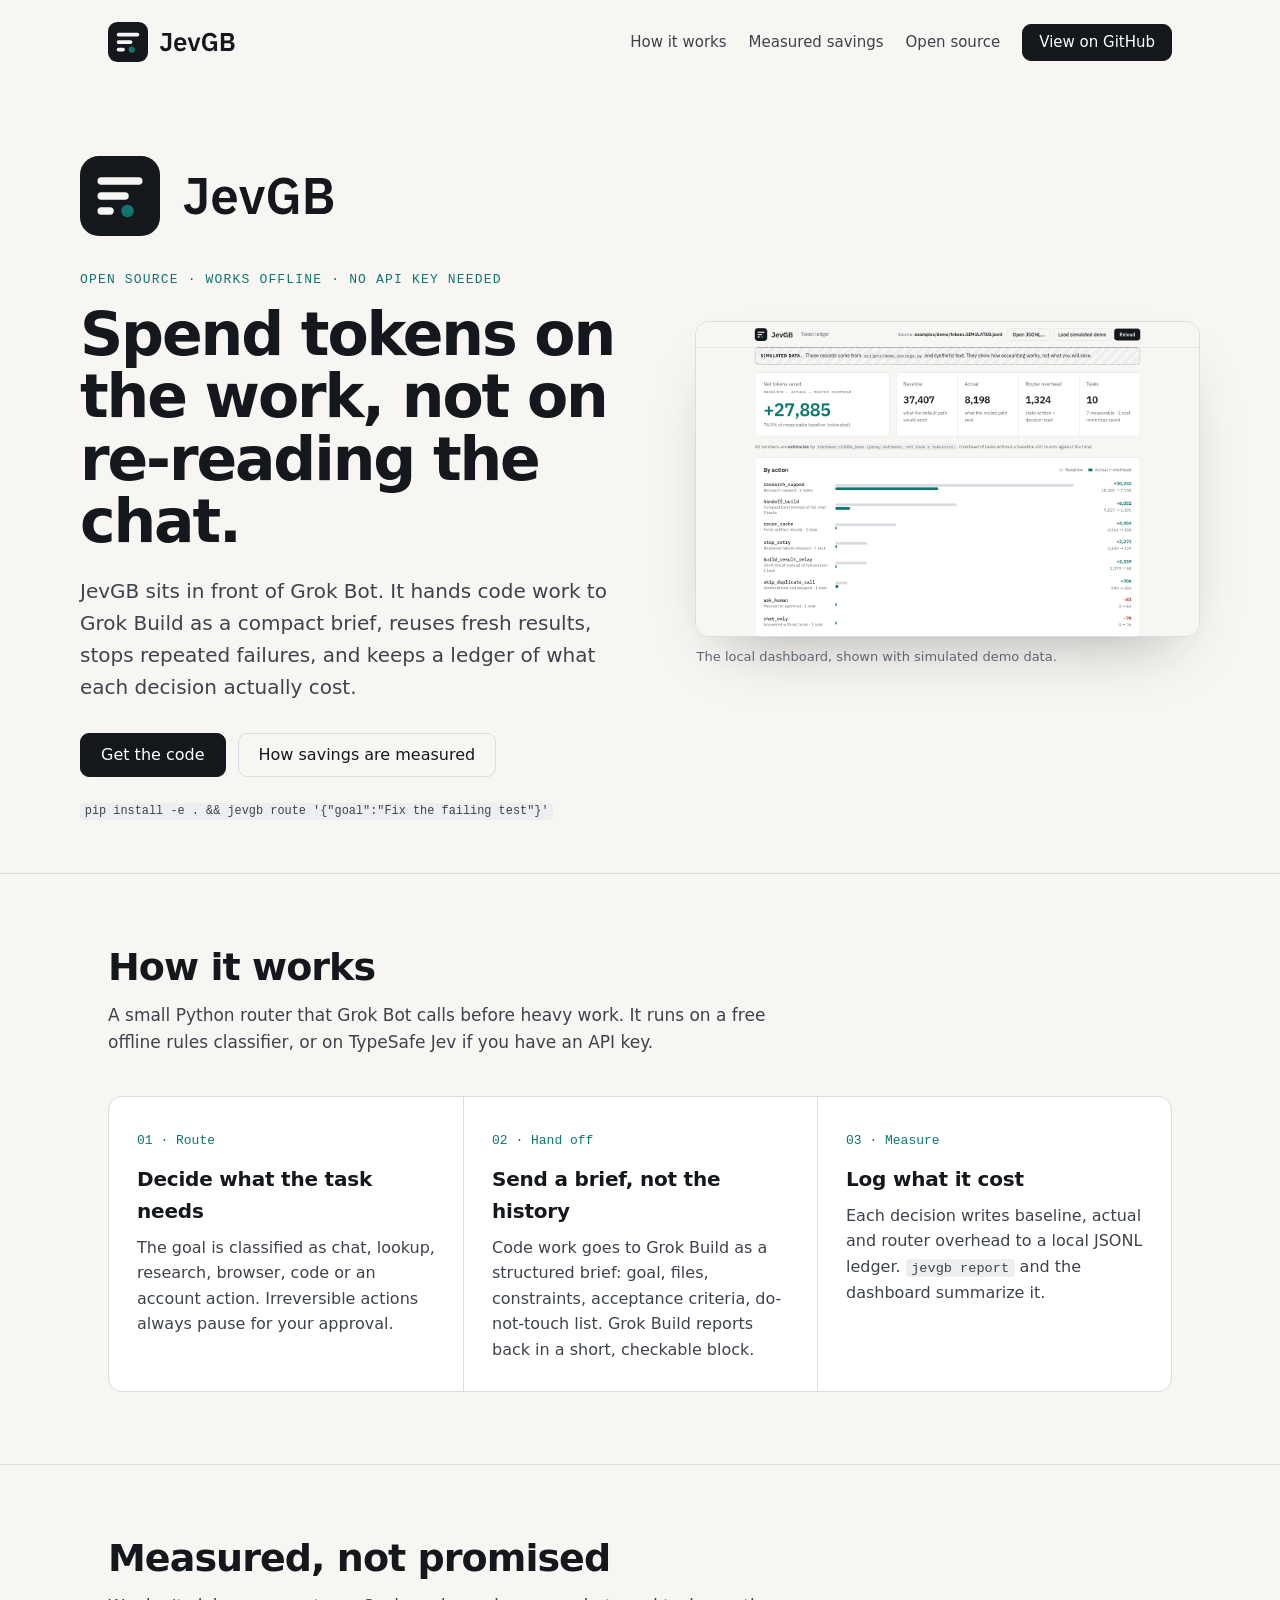
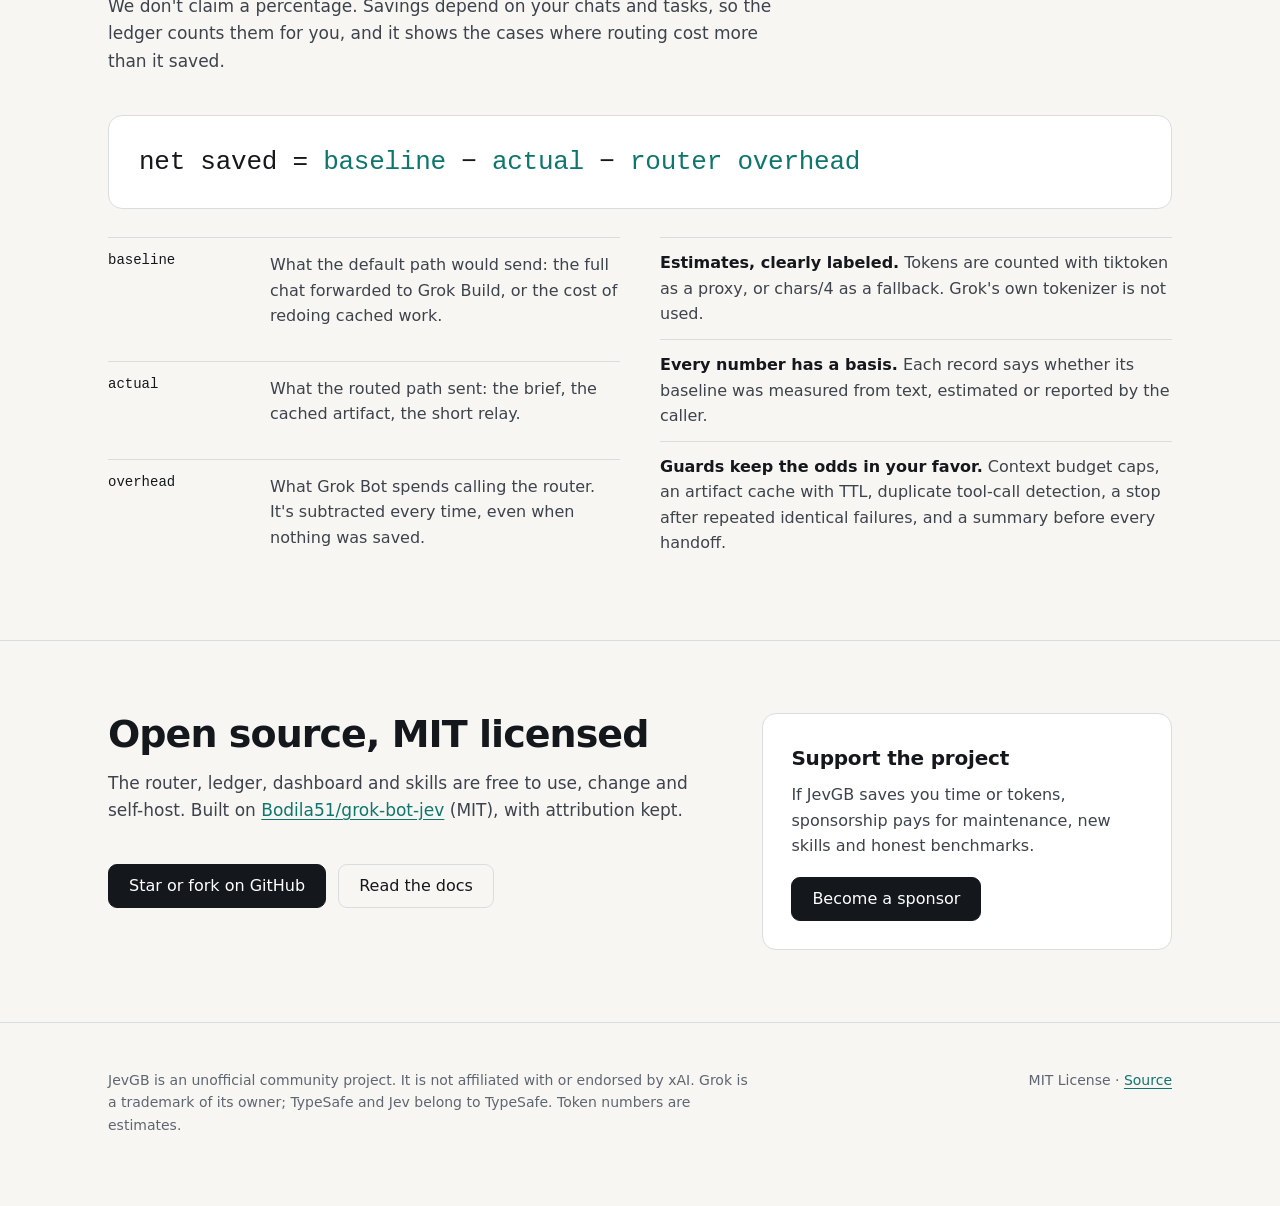
==== site/index.html @ 2924f4fd "Initial commit: JevGB, an unofficial community router for Grok Bot with compact Grok Build handoffs " ====
<!doctype html>
<html lang="en">
<head>
<meta charset="utf-8">
<meta name="viewport" content="width=device-width, initial-scale=1">
<title>JevGB: measured token savings for Grok Bot and Grok Build</title>
<meta name="description" content="Open-source router for Grok Bot: compact Grok Build handoffs, caching and retry guards, and a token ledger that measures savings instead of promising them. Unofficial community project.">
<link rel="icon" href="assets/favicon.svg" type="image/svg+xml">
<!-- No analytics or external requests are included. The sponsor link works once GitHub Sponsors is enabled for SuperfastSimon. -->
<style>
:root{--ink:#14171C;--graphite:#3D434C;--slate:#5E6672;--mist:#D9DDE2;--haze:#ECEEF0;--paper:#F7F6F2;--white:#fff;--accent:#0F766E;--accent-weak:#E3F1EF;
--sans:"IBM Plex Sans",Inter,ui-sans-serif,system-ui,-apple-system,"Segoe UI",Roboto,sans-serif;--mono:"IBM Plex Mono",ui-monospace,SFMono-Regular,Menlo,Consolas,monospace}
*{box-sizing:border-box}[hidden]{display:none!important}
body{margin:0;background:var(--paper);color:var(--ink);font:17px/1.6 var(--sans);-webkit-font-smoothing:antialiased}
a{color:var(--accent);text-underline-offset:3px}
:focus-visible{outline:2px solid var(--accent);outline-offset:3px;border-radius:4px}
.skip{position:absolute;left:12px;top:-48px;background:var(--ink);color:#fff;padding:8px 12px;border-radius:6px}.skip:focus{top:12px}
.wrap{max-width:1120px;margin:0 auto;padding:0 28px}
code{font-family:var(--mono);font-size:.85em;background:var(--haze);padding:.12em .4em;border-radius:4px}
nav{display:flex;align-items:center;justify-content:space-between;min-height:84px;gap:16px}
.brand{display:flex;align-items:center;text-decoration:none}.brand img{display:block;height:40px;width:auto}
.lockup{display:block;height:80px;width:auto;margin:0 0 36px}
.navlinks{display:flex;gap:22px;align-items:center;font-size:15px}.navlinks a{color:var(--graphite);text-decoration:none}.navlinks a:hover{color:var(--ink);text-decoration:underline}
.btn{display:inline-flex;align-items:center;gap:8px;font:500 16px/1 var(--sans);padding:13px 20px;border-radius:9px;text-decoration:none;border:1px solid var(--ink);background:var(--ink);color:#fff}
.btn:hover{opacity:.9}.btn-quiet{background:transparent;color:var(--ink);border-color:var(--mist)}.btn-quiet:hover{background:var(--haze);opacity:1}
.navlinks .btn{color:#fff;padding:10px 16px;font-size:15px}
.hero{padding:72px 0 40px;display:grid;grid-template-columns:1.05fr .95fr;gap:56px;align-items:center}
.eyebrow{font:500 13px var(--mono);text-transform:uppercase;letter-spacing:.09em;color:var(--accent);margin:0 0 16px}
h1{font-size:clamp(38px,5.2vw,60px);line-height:1.04;letter-spacing:-.035em;margin:0 0 22px;font-weight:600}
.lede{font-size:20px;color:var(--graphite);margin:0 0 30px;max-width:34em}
.ctas{display:flex;gap:12px;flex-wrap:wrap}
.cmd{margin-top:26px;font:14px var(--mono);color:var(--graphite)}
.shot{border:1px solid var(--mist);border-radius:14px;overflow:hidden;background:#fff;box-shadow:0 30px 60px -30px rgba(20,23,28,.35)}
.shot img{display:block;width:100%;height:auto}
.caption{font-size:13px;color:var(--slate);margin:10px 2px 0}
section{padding:72px 0;border-top:1px solid var(--mist)}
h2{font-size:clamp(28px,3.4vw,38px);line-height:1.12;letter-spacing:-.025em;margin:0 0 14px;font-weight:600}
.sub{color:var(--graphite);max-width:40em;margin:0 0 40px}
.steps{display:grid;grid-template-columns:repeat(3,1fr);gap:0;border:1px solid var(--mist);border-radius:14px;background:#fff}
.step{padding:28px;border-left:1px solid var(--mist)}.step:first-child{border-left:0}
.step .n{font:500 13px var(--mono);color:var(--accent)}
.step h3{font-size:20px;margin:10px 0 8px;letter-spacing:-.01em}
.step p{margin:0;color:var(--graphite);font-size:16px}
.formula{font:500 clamp(18px,2.4vw,26px)/1.4 var(--mono);background:#fff;border:1px solid var(--mist);border-radius:14px;padding:28px 30px;margin:0 0 28px;letter-spacing:-.01em}
.formula span{color:var(--accent)}
.grid2{display:grid;grid-template-columns:1fr 1fr;gap:40px}
dl.q{margin:0;display:grid;gap:14px}dl.q div{display:grid;grid-template-columns:150px 1fr;gap:12px;border-top:1px solid var(--mist);padding-top:14px}
dl.q dt{font:500 14px var(--mono)}dl.q dd{margin:0;color:var(--graphite);font-size:16px}
ul.plain{list-style:none;padding:0;margin:0}ul.plain li{padding:12px 0;border-top:1px solid var(--mist);color:var(--graphite);font-size:16px}ul.plain li b{color:var(--ink)}
.oss{display:grid;grid-template-columns:1.2fr .8fr;gap:40px;align-items:start}
.card{background:#fff;border:1px solid var(--mist);border-radius:14px;padding:28px}
.card h3{margin:0 0 8px;font-size:20px;letter-spacing:-.01em}.card p{margin:0 0 18px;color:var(--graphite);font-size:16px}
footer{border-top:1px solid var(--mist);padding:32px 0 56px;font-size:14px;color:var(--slate)}
footer .row{display:flex;justify-content:space-between;gap:24px;flex-wrap:wrap}
.disclaimer{max-width:46em}
@media (max-width:900px){.hero,.grid2,.oss{grid-template-columns:1fr}.steps{grid-template-columns:1fr}.step{border-left:0;border-top:1px solid var(--mist)}.step:first-child{border-top:0}.navlinks a:not(.btn){display:none}dl.q div{grid-template-columns:1fr}}
@media (max-width:560px){.lockup{height:60px;margin-bottom:28px}.brand img{height:34px}.wrap{padding:0 18px}.hero{padding-top:40px}section{padding:52px 0}}
</style>
</head>
<body>
<a class="skip" href="#main">Skip to content</a>
<header class="wrap">
  <nav aria-label="Main">
    <a class="brand" href="#" aria-label="JevGB home"><img src="assets/logo-color.svg" alt="JevGB" height="40" width="130"></a>
    <div class="navlinks">
      <a href="#how">How it works</a><a href="#savings">Measured savings</a><a href="#open-source">Open source</a>
      <a class="btn" href="https://github.com/SuperfastSimon/jevgb">View on GitHub</a>
    </div>
  </nav>
</header>

<main id="main">
  <div class="wrap hero">
    <div>
      <img class="lockup" src="assets/logo-color.svg" alt="JevGB" width="260" height="80">
      <p class="eyebrow">Open source · Works offline · No API key needed</p>
      <h1>Spend tokens on the work, not on re-reading the chat.</h1>
      <p class="lede">JevGB sits in front of Grok Bot. It hands code work to Grok Build as a compact brief, reuses fresh results, stops repeated failures, and keeps a ledger of what each decision actually cost.</p>
      <div class="ctas">
        <a class="btn" href="https://github.com/SuperfastSimon/jevgb">Get the code</a>
        <a class="btn btn-quiet" href="#savings">How savings are measured</a>
      </div>
      <p class="cmd"><code>pip install -e . &amp;&amp; jevgb route '{"goal":"Fix the failing test"}'</code></p>
    </div>
    <figure style="margin:0">
      <div class="shot"><img src="assets/dashboard-hero.png" alt="JevGB dashboard showing net tokens saved, router overhead and a breakdown by action. Demo data is labeled as simulated." width="1440" height="900" loading="eager"></div>
      <figcaption class="caption">The local dashboard, shown with simulated demo data.</figcaption>
    </figure>
  </div>

  <section id="how" aria-labelledby="how-title">
    <div class="wrap">
      <h2 id="how-title">How it works</h2>
      <p class="sub">A small Python router that Grok Bot calls before heavy work. It runs on a free offline rules classifier, or on TypeSafe Jev if you have an API key.</p>
      <div class="steps">
        <div class="step"><span class="n">01 · Route</span><h3>Decide what the task needs</h3><p>The goal is classified as chat, lookup, research, browser, code or an account action. Irreversible actions always pause for your approval.</p></div>
        <div class="step"><span class="n">02 · Hand off</span><h3>Send a brief, not the history</h3><p>Code work goes to Grok Build as a structured brief: goal, files, constraints, acceptance criteria, do-not-touch list. Grok Build reports back in a short, checkable block.</p></div>
        <div class="step"><span class="n">03 · Measure</span><h3>Log what it cost</h3><p>Each decision writes baseline, actual and router overhead to a local JSONL ledger. <code>jevgb report</code> and the dashboard summarize it.</p></div>
      </div>
    </div>
  </section>

  <section id="savings" aria-labelledby="sav-title">
    <div class="wrap">
      <h2 id="sav-title">Measured, not promised</h2>
      <p class="sub">We don't claim a percentage. Savings depend on your chats and tasks, so the ledger counts them for you, and it shows the cases where routing cost more than it saved.</p>
      <p class="formula">net saved = <span>baseline</span> − <span>actual</span> − <span>router overhead</span></p>
      <div class="grid2">
        <dl class="q">
          <div><dt>baseline</dt><dd>What the default path would send: the full chat forwarded to Grok Build, or the cost of redoing cached work.</dd></div>
          <div><dt>actual</dt><dd>What the routed path sent: the brief, the cached artifact, the short relay.</dd></div>
          <div><dt>overhead</dt><dd>What Grok Bot spends calling the router. It's subtracted every time, even when nothing was saved.</dd></div>
        </dl>
        <ul class="plain">
          <li><b>Estimates, clearly labeled.</b> Tokens are counted with tiktoken as a proxy, or chars/4 as a fallback. Grok's own tokenizer is not used.</li>
          <li><b>Every number has a basis.</b> Each record says whether its baseline was measured from text, estimated or reported by the caller.</li>
          <li><b>Guards keep the odds in your favor.</b> Context budget caps, an artifact cache with TTL, duplicate tool-call detection, a stop after repeated identical failures, and a summary before every handoff.</li>
        </ul>
      </div>
    </div>
  </section>

  <section id="open-source" aria-labelledby="oss-title">
    <div class="wrap oss">
      <div>
        <h2 id="oss-title">Open source, MIT licensed</h2>
        <p class="sub">The router, ledger, dashboard and skills are free to use, change and self-host. Built on <a href="https://github.com/Bodila51/grok-bot-jev">Bodila51/grok-bot-jev</a> (MIT), with attribution kept.</p>
        <div class="ctas"><a class="btn" href="https://github.com/SuperfastSimon/jevgb">Star or fork on GitHub</a><a class="btn btn-quiet" href="https://github.com/SuperfastSimon/jevgb#readme">Read the docs</a></div>
      </div>
      <div class="card" id="sponsor">
        <h3>Support the project</h3>
        <p>If JevGB saves you time or tokens, sponsorship pays for maintenance, new skills and honest benchmarks.</p>
        <a class="btn" href="https://github.com/sponsors/SuperfastSimon">Become a sponsor</a>
      </div>
    </div>
  </section>
</main>

<footer>
  <div class="wrap row">
    <p class="disclaimer">JevGB is an unofficial community project. It is not affiliated with or endorsed by xAI. Grok is a trademark of its owner; TypeSafe and Jev belong to TypeSafe. Token numbers are estimates.</p>
    <p>MIT License · <a href="https://github.com/SuperfastSimon/jevgb">Source</a></p>
  </div>
</footer>
</body>
</html>
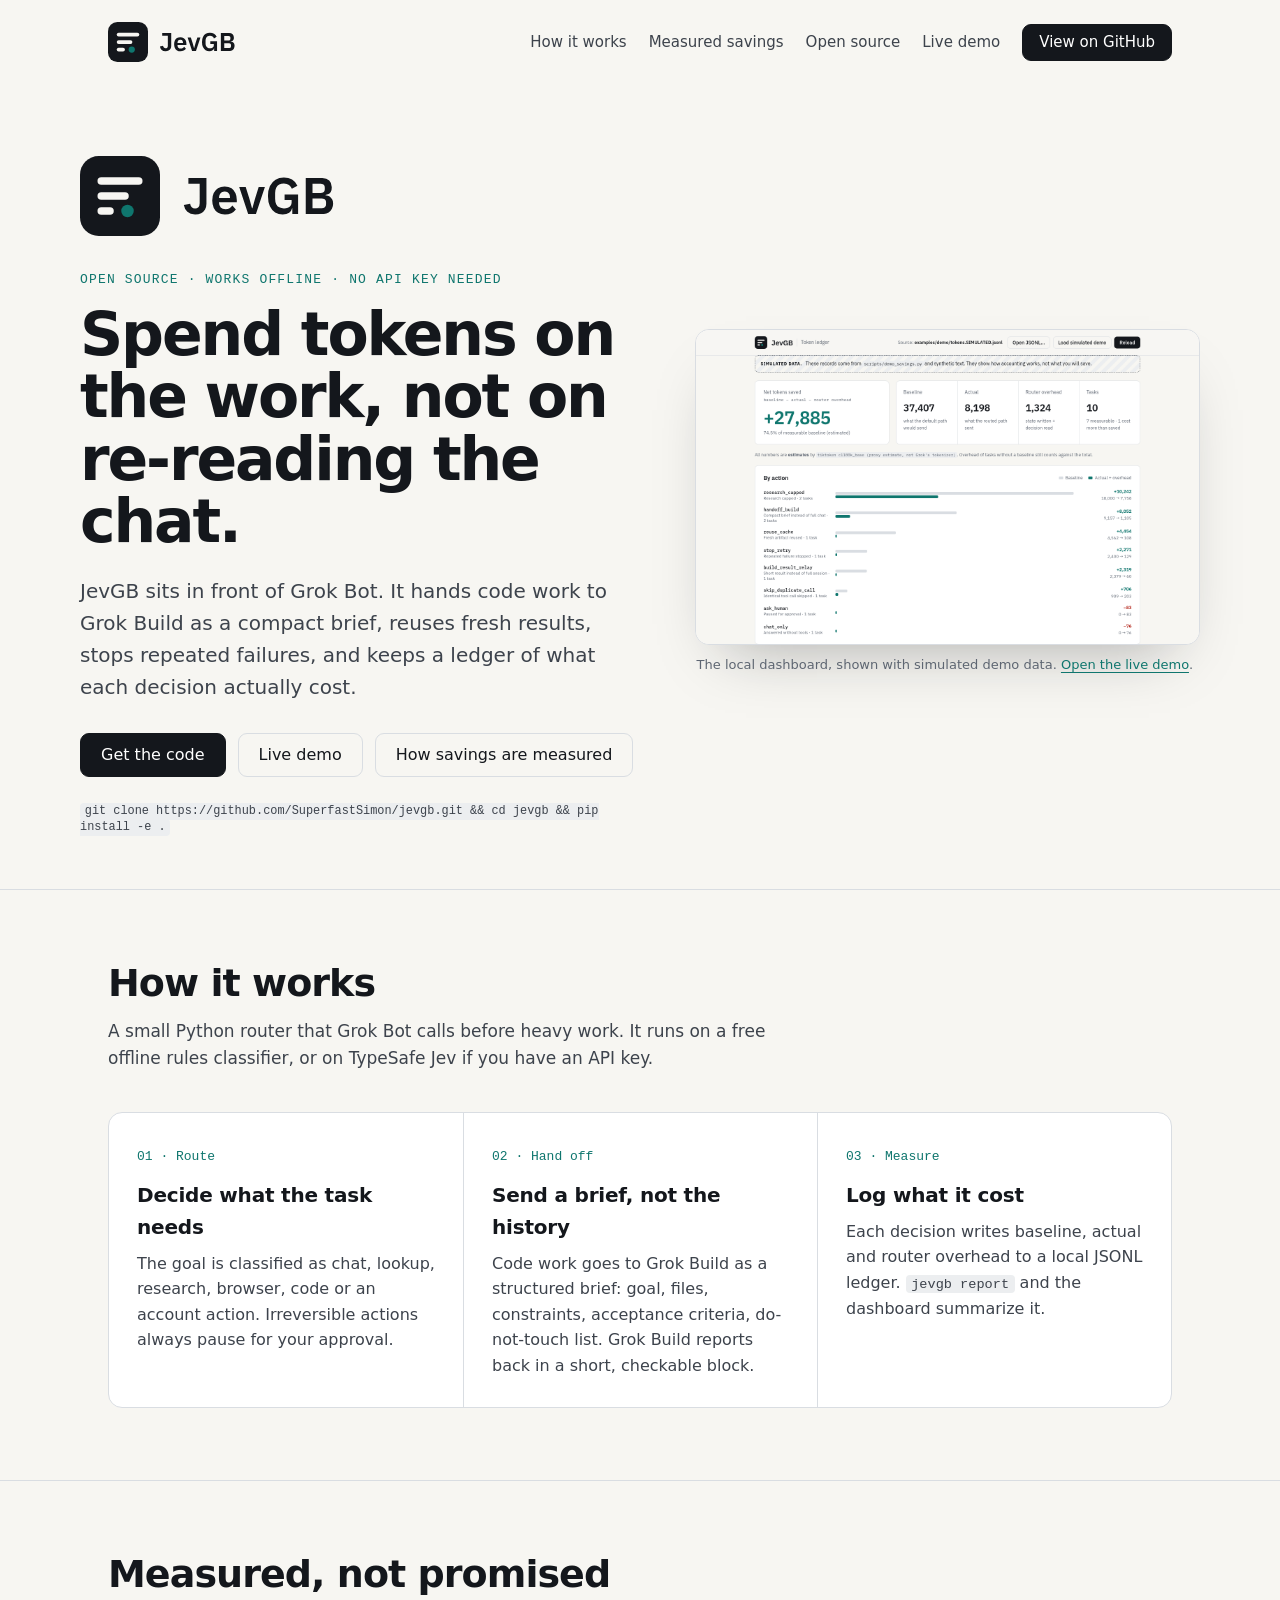
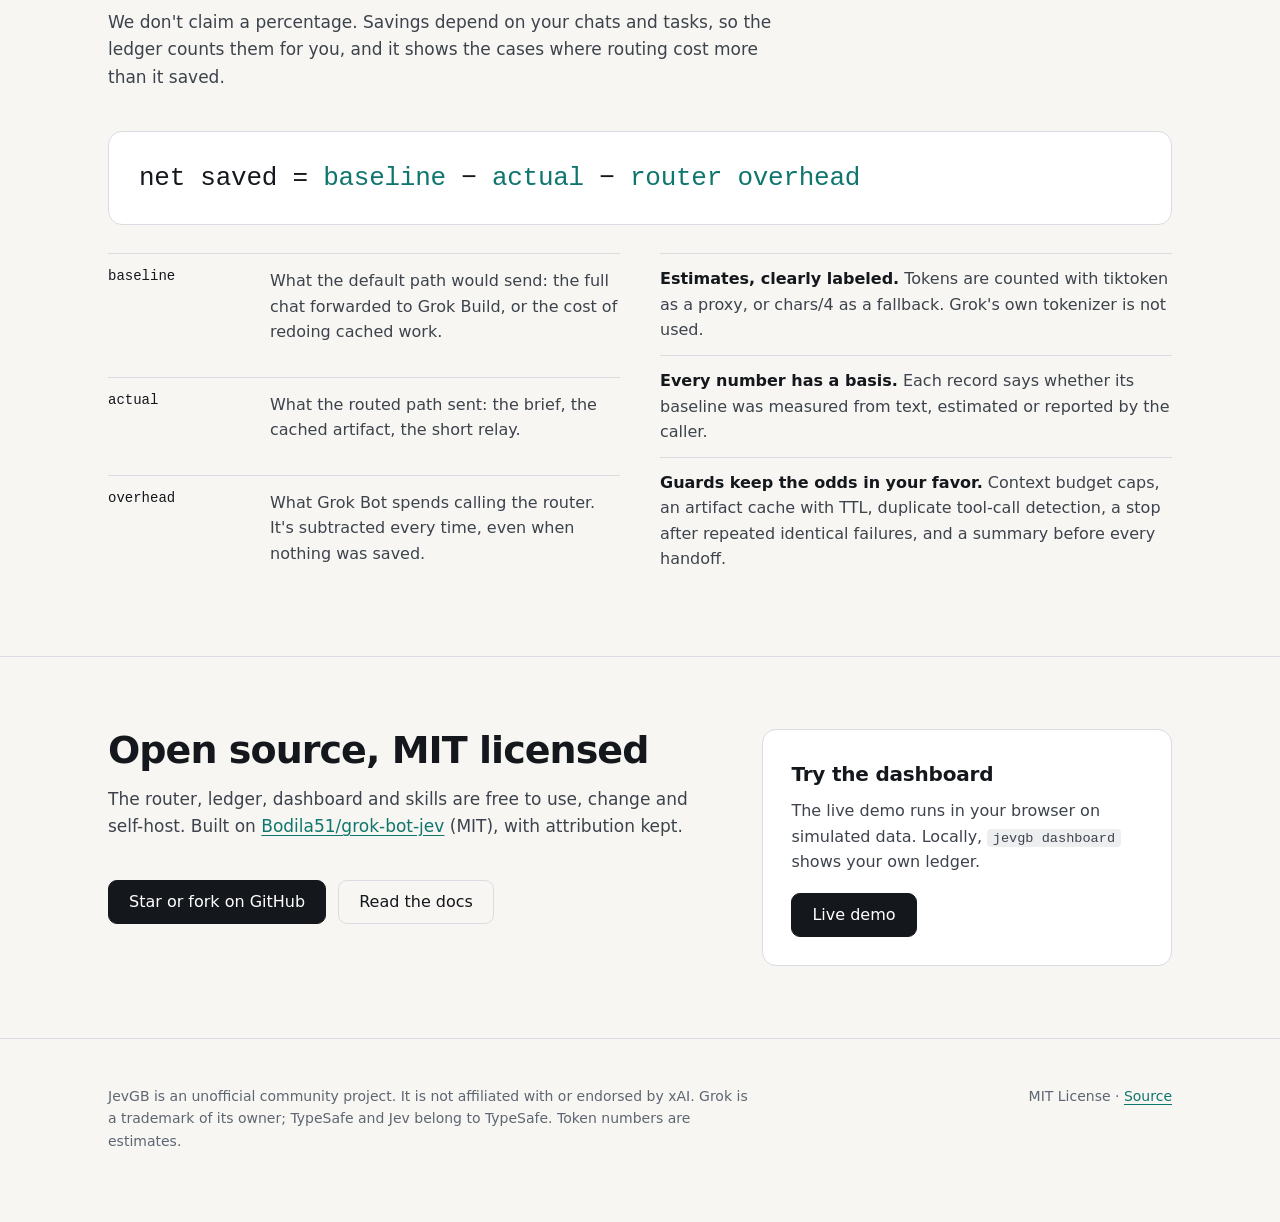
==== commit d03ed1a6: "Pages: publiceer site/ met live demo onder /demo/; demo-fallback, og-meta, installatiecommando, perc" ====
--- a/site/index.html
+++ b/site/index.html
@@ -5,8 +5,18 @@
 <meta name="viewport" content="width=device-width, initial-scale=1">
 <title>JevGB: measured token savings for Grok Bot and Grok Build</title>
 <meta name="description" content="Open-source router for Grok Bot: compact Grok Build handoffs, caching and retry guards, and a token ledger that measures savings instead of promising them. Unofficial community project.">
+<meta property="og:type" content="website">
+<meta property="og:site_name" content="JevGB">
+<meta property="og:title" content="JevGB: measured token savings for Grok Bot and Grok Build">
+<meta property="og:description" content="Open-source router for Grok Bot: compact Grok Build handoffs, caching and retry guards, and a token ledger that measures savings instead of promising them.">
+<meta property="og:url" content="https://superfastsimon.github.io/jevgb/">
+<meta property="og:image" content="https://superfastsimon.github.io/jevgb/assets/dashboard-hero.png">
+<meta property="og:image:width" content="1440">
+<meta property="og:image:height" content="900">
+<meta property="og:image:alt" content="JevGB dashboard with simulated demo data">
+<meta name="twitter:card" content="summary_large_image">
 <link rel="icon" href="assets/favicon.svg" type="image/svg+xml">
-<!-- No analytics or external requests are included. The sponsor link works once GitHub Sponsors is enabled for SuperfastSimon. -->
+<!-- No analytics or external requests are included. -->
 <style>
 :root{--ink:#14171C;--graphite:#3D434C;--slate:#5E6672;--mist:#D9DDE2;--haze:#ECEEF0;--paper:#F7F6F2;--white:#fff;--accent:#0F766E;--accent-weak:#E3F1EF;
 --sans:"IBM Plex Sans",Inter,ui-sans-serif,system-ui,-apple-system,"Segoe UI",Roboto,sans-serif;--mono:"IBM Plex Mono",ui-monospace,SFMono-Regular,Menlo,Consolas,monospace}
@@ -63,7 +73,7 @@
   <nav aria-label="Main">
     <a class="brand" href="#" aria-label="JevGB home"><img src="assets/logo-color.svg" alt="JevGB" height="40" width="130"></a>
     <div class="navlinks">
-      <a href="#how">How it works</a><a href="#savings">Measured savings</a><a href="#open-source">Open source</a>
+      <a href="#how">How it works</a><a href="#savings">Measured savings</a><a href="#open-source">Open source</a><a href="demo/">Live demo</a>
       <a class="btn" href="https://github.com/SuperfastSimon/jevgb">View on GitHub</a>
     </div>
   </nav>
@@ -78,13 +88,14 @@
       <p class="lede">JevGB sits in front of Grok Bot. It hands code work to Grok Build as a compact brief, reuses fresh results, stops repeated failures, and keeps a ledger of what each decision actually cost.</p>
       <div class="ctas">
         <a class="btn" href="https://github.com/SuperfastSimon/jevgb">Get the code</a>
+        <a class="btn btn-quiet" href="demo/">Live demo</a>
         <a class="btn btn-quiet" href="#savings">How savings are measured</a>
       </div>
-      <p class="cmd"><code>pip install -e . &amp;&amp; jevgb route '{"goal":"Fix the failing test"}'</code></p>
+      <p class="cmd"><code>git clone https://github.com/SuperfastSimon/jevgb.git &amp;&amp; cd jevgb &amp;&amp; pip install -e .</code></p>
     </div>
     <figure style="margin:0">
       <div class="shot"><img src="assets/dashboard-hero.png" alt="JevGB dashboard showing net tokens saved, router overhead and a breakdown by action. Demo data is labeled as simulated." width="1440" height="900" loading="eager"></div>
-      <figcaption class="caption">The local dashboard, shown with simulated demo data.</figcaption>
+      <figcaption class="caption">The local dashboard, shown with simulated demo data. <a href="demo/">Open the live demo</a>.</figcaption>
     </figure>
   </div>
 
@@ -127,10 +138,10 @@
         <p class="sub">The router, ledger, dashboard and skills are free to use, change and self-host. Built on <a href="https://github.com/Bodila51/grok-bot-jev">Bodila51/grok-bot-jev</a> (MIT), with attribution kept.</p>
         <div class="ctas"><a class="btn" href="https://github.com/SuperfastSimon/jevgb">Star or fork on GitHub</a><a class="btn btn-quiet" href="https://github.com/SuperfastSimon/jevgb#readme">Read the docs</a></div>
       </div>
-      <div class="card" id="sponsor">
-        <h3>Support the project</h3>
-        <p>If JevGB saves you time or tokens, sponsorship pays for maintenance, new skills and honest benchmarks.</p>
-        <a class="btn" href="https://github.com/sponsors/SuperfastSimon">Become a sponsor</a>
+      <div class="card" id="demo">
+        <h3>Try the dashboard</h3>
+        <p>The live demo runs in your browser on simulated data. Locally, <code>jevgb dashboard</code> shows your own ledger.</p>
+        <a class="btn" href="demo/">Live demo</a>
       </div>
     </div>
   </section>
